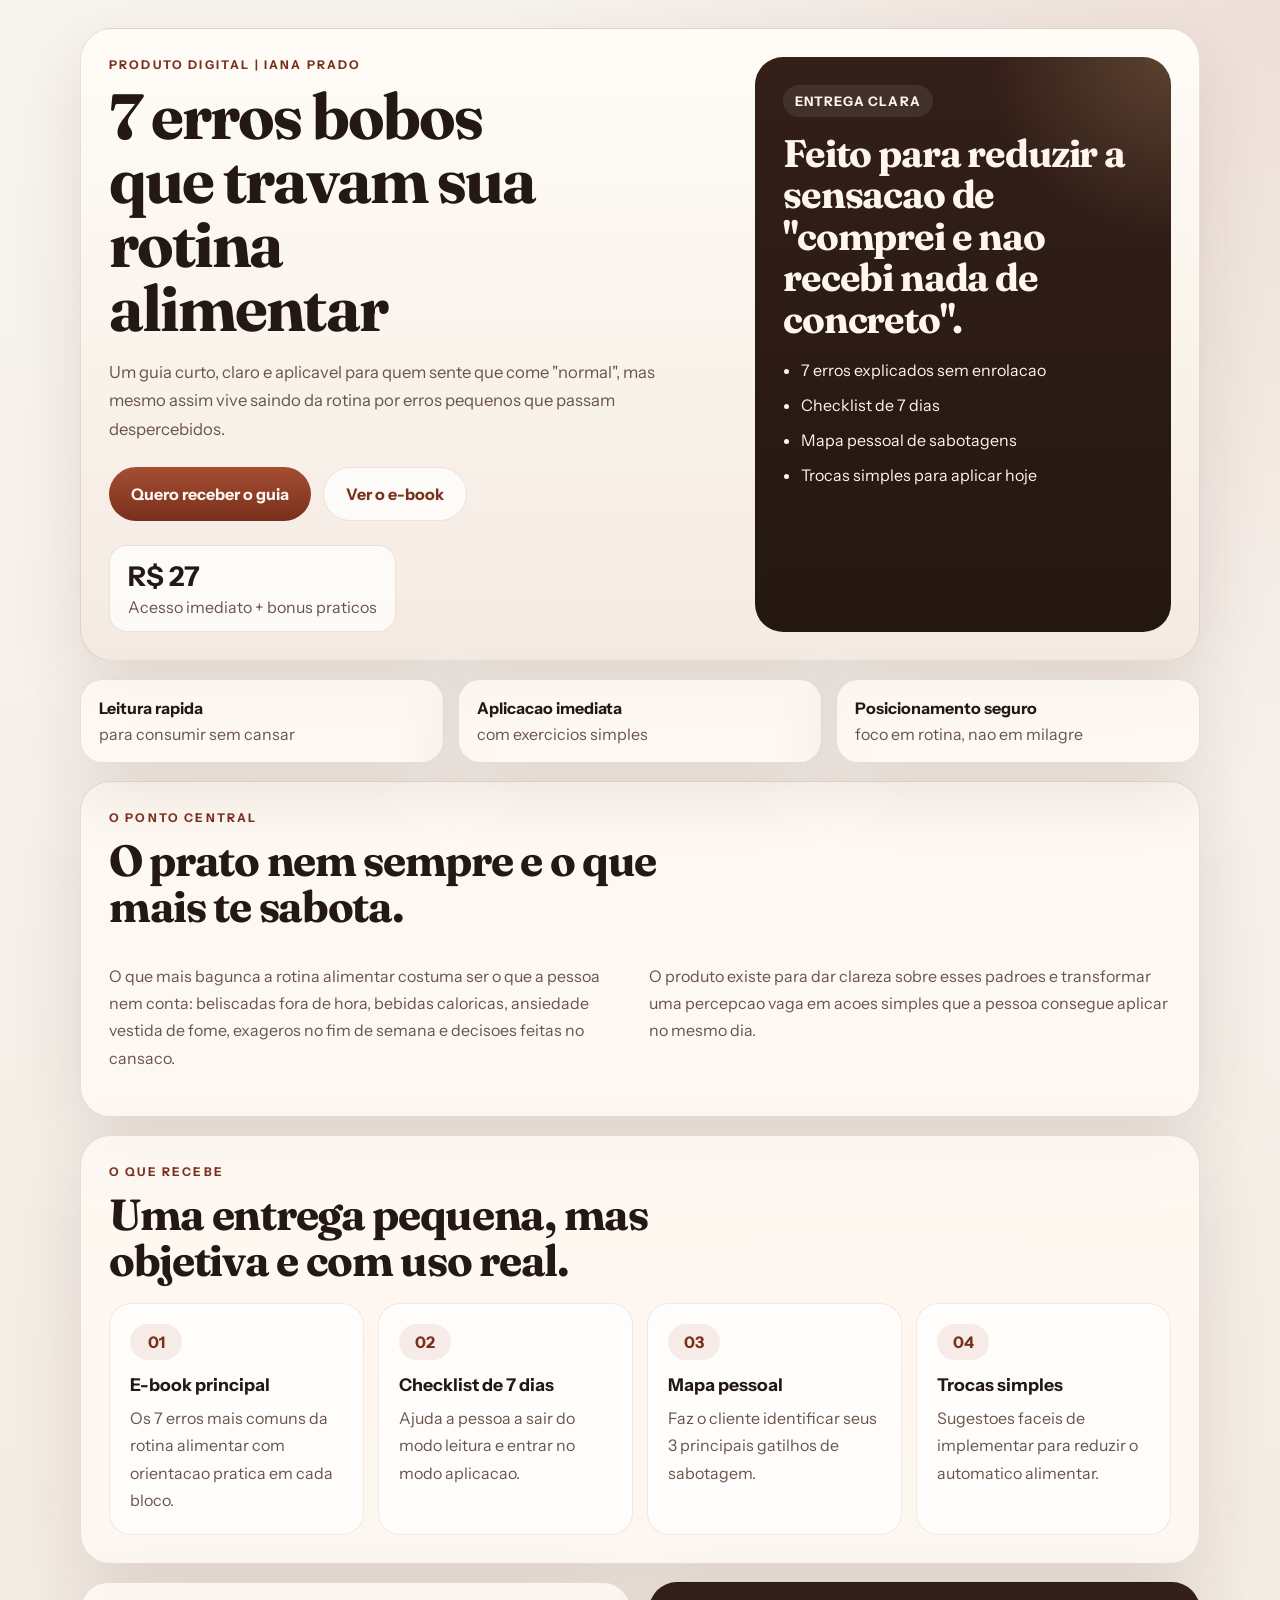
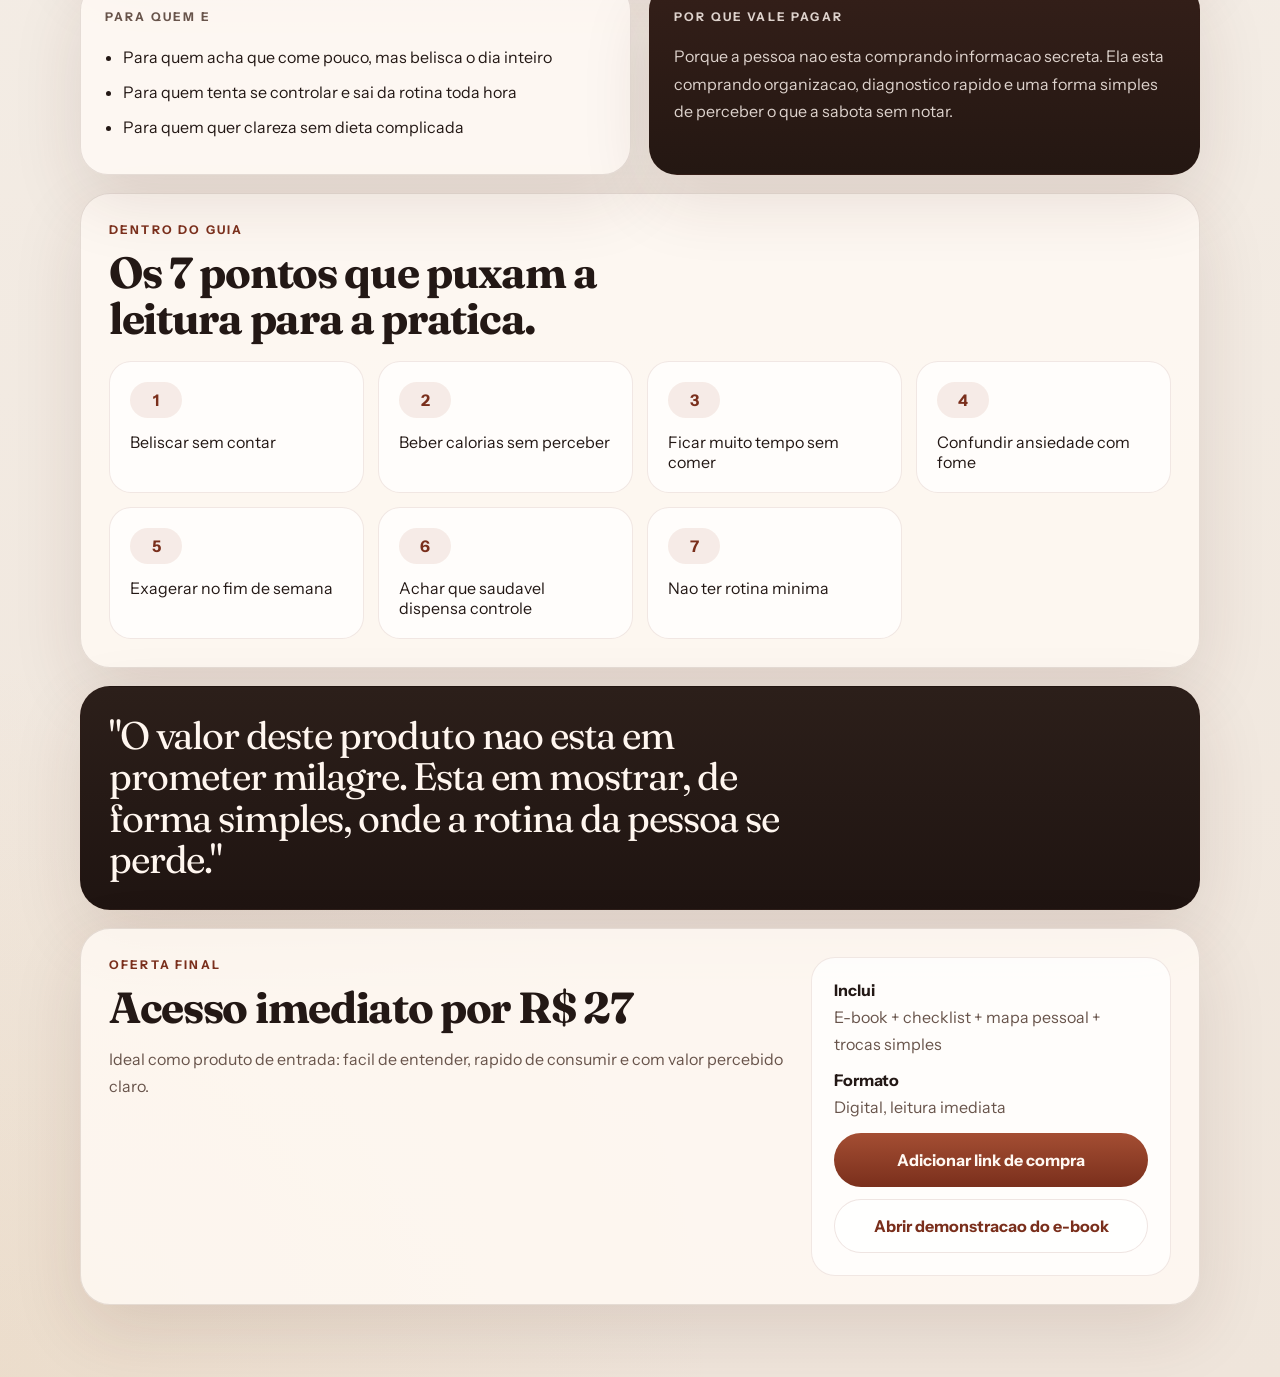
==== index.html @ d196534c "Initial landing page and ebook" ====
<!doctype html>
<html lang="pt-BR">
<head>
  <meta charset="utf-8">
  <meta name="viewport" content="width=device-width, initial-scale=1">
  <title>7 erros bobos que travam sua rotina alimentar</title>
  <meta name="description" content="Guia digital com leitura rapida, checklist de 7 dias, mapa pessoal e trocas simples para sair do automatico alimentar.">
  <link rel="preconnect" href="https://fonts.googleapis.com">
  <link rel="preconnect" href="https://fonts.gstatic.com" crossorigin>
  <link href="https://fonts.googleapis.com/css2?family=Fraunces:wght@500;600;700&family=Instrument+Sans:wght@400;500;600;700&display=swap" rel="stylesheet">
  <link rel="stylesheet" href="./landing.css">
</head>
<body>
  <main class="page">
    <section class="hero">
      <div class="hero-copy">
        <p class="eyebrow">Produto digital | Iana Prado</p>
        <h1>7 erros bobos que travam sua rotina alimentar</h1>
        <p class="lead">
          Um guia curto, claro e aplicavel para quem sente que come "normal", mas mesmo assim vive saindo da rotina por erros pequenos que passam despercebidos.
        </p>
        <div class="hero-actions">
          <a class="button primary" href="#oferta">Quero receber o guia</a>
          <a class="button ghost" href="./ebook.html">Ver o e-book</a>
        </div>
        <div class="hero-note">
          <strong>R$ 27</strong>
          <span>Acesso imediato + bonus praticos</span>
        </div>
      </div>

      <aside class="hero-card">
        <span class="card-tag">Entrega clara</span>
        <h2>Feito para reduzir a sensacao de "comprei e nao recebi nada de concreto".</h2>
        <ul>
          <li>7 erros explicados sem enrolacao</li>
          <li>Checklist de 7 dias</li>
          <li>Mapa pessoal de sabotagens</li>
          <li>Trocas simples para aplicar hoje</li>
        </ul>
      </aside>
    </section>

    <section class="stats">
      <article>
        <strong>Leitura rapida</strong>
        <span>para consumir sem cansar</span>
      </article>
      <article>
        <strong>Aplicacao imediata</strong>
        <span>com exercicios simples</span>
      </article>
      <article>
        <strong>Posicionamento seguro</strong>
        <span>foco em rotina, nao em milagre</span>
      </article>
    </section>

    <section class="problem">
      <div class="section-head">
        <p class="eyebrow">O ponto central</p>
        <h2>O prato nem sempre e o que mais te sabota.</h2>
      </div>
      <div class="problem-grid">
        <p>
          O que mais bagunca a rotina alimentar costuma ser o que a pessoa nem conta:
          beliscadas fora de hora, bebidas caloricas, ansiedade vestida de fome, exageros no fim de semana e decisoes feitas no cansaco.
        </p>
        <p>
          O produto existe para dar clareza sobre esses padroes e transformar uma percepcao vaga em acoes simples que a pessoa consegue aplicar no mesmo dia.
        </p>
      </div>
    </section>

    <section class="deliverables">
      <div class="section-head">
        <p class="eyebrow">O que recebe</p>
        <h2>Uma entrega pequena, mas objetiva e com uso real.</h2>
      </div>
      <div class="deliverables-grid">
        <article class="feature">
          <span>01</span>
          <h3>E-book principal</h3>
          <p>Os 7 erros mais comuns da rotina alimentar com orientacao pratica em cada bloco.</p>
        </article>
        <article class="feature">
          <span>02</span>
          <h3>Checklist de 7 dias</h3>
          <p>Ajuda a pessoa a sair do modo leitura e entrar no modo aplicacao.</p>
        </article>
        <article class="feature">
          <span>03</span>
          <h3>Mapa pessoal</h3>
          <p>Faz o cliente identificar seus 3 principais gatilhos de sabotagem.</p>
        </article>
        <article class="feature">
          <span>04</span>
          <h3>Trocas simples</h3>
          <p>Sugestoes faceis de implementar para reduzir o automatico alimentar.</p>
        </article>
      </div>
    </section>

    <section class="audience">
      <article class="panel soft">
        <p class="eyebrow">Para quem e</p>
        <ul class="list">
          <li>Para quem acha que come pouco, mas belisca o dia inteiro</li>
          <li>Para quem tenta se controlar e sai da rotina toda hora</li>
          <li>Para quem quer clareza sem dieta complicada</li>
        </ul>
      </article>
      <article class="panel contrast">
        <p class="eyebrow">Por que vale pagar</p>
        <p>
          Porque a pessoa nao esta comprando informacao secreta. Ela esta comprando organizacao,
          diagnostico rapido e uma forma simples de perceber o que a sabota sem notar.
        </p>
      </article>
    </section>

    <section class="chapters">
      <div class="section-head">
        <p class="eyebrow">Dentro do guia</p>
        <h2>Os 7 pontos que puxam a leitura para a pratica.</h2>
      </div>
      <div class="chapters-grid">
        <article class="chapter"><strong>1</strong><p>Beliscar sem contar</p></article>
        <article class="chapter"><strong>2</strong><p>Beber calorias sem perceber</p></article>
        <article class="chapter"><strong>3</strong><p>Ficar muito tempo sem comer</p></article>
        <article class="chapter"><strong>4</strong><p>Confundir ansiedade com fome</p></article>
        <article class="chapter"><strong>5</strong><p>Exagerar no fim de semana</p></article>
        <article class="chapter"><strong>6</strong><p>Achar que saudavel dispensa controle</p></article>
        <article class="chapter"><strong>7</strong><p>Nao ter rotina minima</p></article>
      </div>
    </section>

    <section class="quote">
      <blockquote>
        "O valor deste produto nao esta em prometer milagre. Esta em mostrar, de forma simples, onde a rotina da pessoa se perde."
      </blockquote>
    </section>

    <section id="oferta" class="offer">
      <div>
        <p class="eyebrow">Oferta final</p>
        <h2>Acesso imediato por R$ 27</h2>
        <p class="offer-copy">
          Ideal como produto de entrada: facil de entender, rapido de consumir e com valor percebido claro.
        </p>
      </div>
      <div class="offer-box">
        <div class="offer-line">
          <strong>Inclui</strong>
          <span>E-book + checklist + mapa pessoal + trocas simples</span>
        </div>
        <div class="offer-line">
          <strong>Formato</strong>
          <span>Digital, leitura imediata</span>
        </div>
        <a class="button primary full" href="https://wa.me/" target="_blank" rel="noreferrer">Adicionar link de compra</a>
        <a class="button ghost full" href="./ebook.html">Abrir demonstracao do e-book</a>
      </div>
    </section>
  </main>
</body>
</html>
---- landing.css ----
:root {
  --bg: #f5efe8;
  --panel: #fff9f3;
  --panel-soft: #f1e3d6;
  --panel-dark: #2c1f1a;
  --ink: #231815;
  --muted: #68544b;
  --line: rgba(56, 30, 22, 0.12);
  --accent: #a44e33;
  --accent-dark: #7a2f1c;
  --highlight: #d8b17a;
  --shadow: 0 24px 70px rgba(72, 37, 24, 0.12);
}

* {
  box-sizing: border-box;
}

body {
  margin: 0;
  color: var(--ink);
  background:
    radial-gradient(circle at top right, rgba(164, 78, 51, 0.12), transparent 24%),
    radial-gradient(circle at bottom left, rgba(216, 177, 122, 0.16), transparent 22%),
    linear-gradient(180deg, #f8f4ef 0%, #efe5db 100%);
  font-family: "Instrument Sans", "Segoe UI", sans-serif;
}

.page {
  width: min(1120px, calc(100% - 32px));
  margin: 0 auto;
  padding: 28px 0 72px;
}

.hero,
.problem,
.deliverables,
.chapters,
.quote,
.offer,
.panel,
.stats article {
  border: 1px solid var(--line);
  box-shadow: var(--shadow);
}

.hero {
  display: grid;
  grid-template-columns: 1.2fr 0.8fr;
  gap: 22px;
  padding: 28px;
  border-radius: 32px;
  background: linear-gradient(180deg, rgba(255, 252, 247, 0.96), rgba(244, 234, 225, 0.98));
}

.eyebrow {
  margin: 0 0 12px;
  color: var(--accent-dark);
  font-size: 12px;
  font-weight: 700;
  letter-spacing: 0.18em;
  text-transform: uppercase;
}

h1,
h2,
.hero-card h2,
blockquote {
  margin: 0;
  font-family: "Fraunces", Georgia, serif;
  letter-spacing: -0.03em;
}

h1 {
  font-size: clamp(2.6rem, 5vw, 4.4rem);
  line-height: 1;
  max-width: 10ch;
}

.lead,
.problem-grid p,
.feature p,
.panel p,
.offer-copy,
.offer-line span {
  color: var(--muted);
  line-height: 1.7;
}

.lead {
  margin: 18px 0 0;
  max-width: 54ch;
  font-size: 1.04rem;
}

.hero-actions,
.offer-box {
  display: flex;
  flex-wrap: wrap;
  gap: 12px;
  margin-top: 24px;
}

.button {
  display: inline-flex;
  align-items: center;
  justify-content: center;
  min-height: 54px;
  padding: 14px 22px;
  border-radius: 999px;
  text-decoration: none;
  font-weight: 700;
  transition: transform 0.18s ease, filter 0.18s ease;
}

.button:hover {
  transform: translateY(-1px);
  filter: brightness(1.02);
}

.button.primary {
  color: #fff8f2;
  background: linear-gradient(180deg, var(--accent), var(--accent-dark));
}

.button.ghost {
  color: var(--accent-dark);
  background: rgba(255, 255, 255, 0.72);
  border: 1px solid rgba(122, 47, 28, 0.12);
}

.button.full {
  width: 100%;
}

.hero-note {
  display: inline-flex;
  flex-direction: column;
  gap: 4px;
  margin-top: 24px;
  padding: 14px 18px;
  border-radius: 18px;
  background: rgba(255, 255, 255, 0.74);
  border: 1px solid rgba(122, 47, 28, 0.12);
}

.hero-note strong {
  font-size: 1.7rem;
}

.hero-note span {
  color: var(--muted);
}

.hero-card {
  padding: 28px;
  border-radius: 28px;
  color: #fff6ef;
  background:
    radial-gradient(circle at top right, rgba(216, 177, 122, 0.24), transparent 26%),
    linear-gradient(180deg, #341f19, #241712);
}

.card-tag {
  display: inline-flex;
  padding: 8px 12px;
  margin-bottom: 16px;
  border-radius: 999px;
  background: rgba(255, 255, 255, 0.08);
  font-size: 0.82rem;
  font-weight: 700;
  letter-spacing: 0.08em;
  text-transform: uppercase;
}

.hero-card h2 {
  font-size: clamp(1.8rem, 3vw, 2.5rem);
  line-height: 1.08;
}

.hero-card ul,
.list {
  margin: 18px 0 0;
  padding-left: 18px;
}

.hero-card li,
.list li {
  margin-bottom: 10px;
  line-height: 1.55;
}

.stats {
  display: grid;
  grid-template-columns: repeat(3, 1fr);
  gap: 14px;
  margin-top: 18px;
}

.stats article {
  padding: 18px;
  border-radius: 22px;
  background: rgba(255, 250, 245, 0.8);
}

.stats strong {
  display: block;
  font-size: 1rem;
}

.stats span {
  display: block;
  margin-top: 6px;
  color: var(--muted);
}

.problem,
.deliverables,
.chapters,
.quote,
.offer {
  margin-top: 18px;
  padding: 28px;
  border-radius: 30px;
  background: rgba(255, 250, 244, 0.84);
}

.section-head {
  max-width: 52ch;
}

.section-head h2,
.offer h2 {
  font-size: clamp(1.9rem, 3.4vw, 2.8rem);
  line-height: 1.06;
}

.problem-grid,
.audience {
  display: grid;
  grid-template-columns: repeat(2, 1fr);
  gap: 18px;
  margin-top: 18px;
}

.deliverables-grid,
.chapters-grid {
  display: grid;
  grid-template-columns: repeat(4, 1fr);
  gap: 14px;
  margin-top: 20px;
}

.feature,
.chapter {
  padding: 20px;
  border-radius: 22px;
  background: rgba(255, 255, 255, 0.72);
  border: 1px solid rgba(122, 47, 28, 0.1);
}

.feature span,
.chapter strong {
  display: inline-flex;
  align-items: center;
  justify-content: center;
  min-width: 52px;
  min-height: 36px;
  margin-bottom: 14px;
  padding: 6px 12px;
  border-radius: 999px;
  background: rgba(164, 78, 51, 0.1);
  color: var(--accent-dark);
  font-weight: 700;
}

.feature h3 {
  margin: 0 0 10px;
  font-size: 1.1rem;
  line-height: 1.2;
}

.feature p,
.chapter p {
  margin: 0;
}

.panel {
  padding: 24px;
  border-radius: 28px;
}

.panel.soft {
  background: rgba(255, 250, 245, 0.84);
}

.panel.contrast {
  color: #fff6ef;
  background: linear-gradient(180deg, #341f19, #241712);
}

.panel.contrast p {
  color: rgba(255, 246, 239, 0.84);
}

.quote {
  background: linear-gradient(180deg, #2c1f1a, #1f1411);
}

blockquote {
  max-width: 28ch;
  color: #fff6ef;
  font-size: clamp(1.9rem, 3vw, 2.8rem);
  line-height: 1.08;
}

.offer {
  display: grid;
  grid-template-columns: 1fr 360px;
  gap: 24px;
  align-items: start;
}

.offer-box {
  margin-top: 0;
  display: grid;
  gap: 12px;
  padding: 22px;
  border-radius: 24px;
  background: rgba(255, 255, 255, 0.72);
  border: 1px solid rgba(122, 47, 28, 0.1);
}

.offer-line strong {
  display: block;
  margin-bottom: 4px;
}

@media (max-width: 980px) {
  .hero,
  .offer,
  .problem-grid,
  .audience {
    grid-template-columns: 1fr;
  }

  .deliverables-grid,
  .chapters-grid {
    grid-template-columns: repeat(2, 1fr);
  }

  .stats {
    grid-template-columns: 1fr;
  }
}

@media (max-width: 640px) {
  .page {
    width: min(100% - 18px, 1120px);
    padding: 18px 0 56px;
  }

  .hero,
  .problem,
  .deliverables,
  .chapters,
  .quote,
  .offer,
  .panel {
    padding: 22px;
    border-radius: 24px;
  }

  .deliverables-grid,
  .chapters-grid {
    grid-template-columns: 1fr;
  }

  h1,
  .hero-card h2,
  .section-head h2,
  .offer h2,
  blockquote {
    max-width: none;
  }

  .hero-actions {
    flex-direction: column;
  }

  .button {
    width: 100%;
  }
}
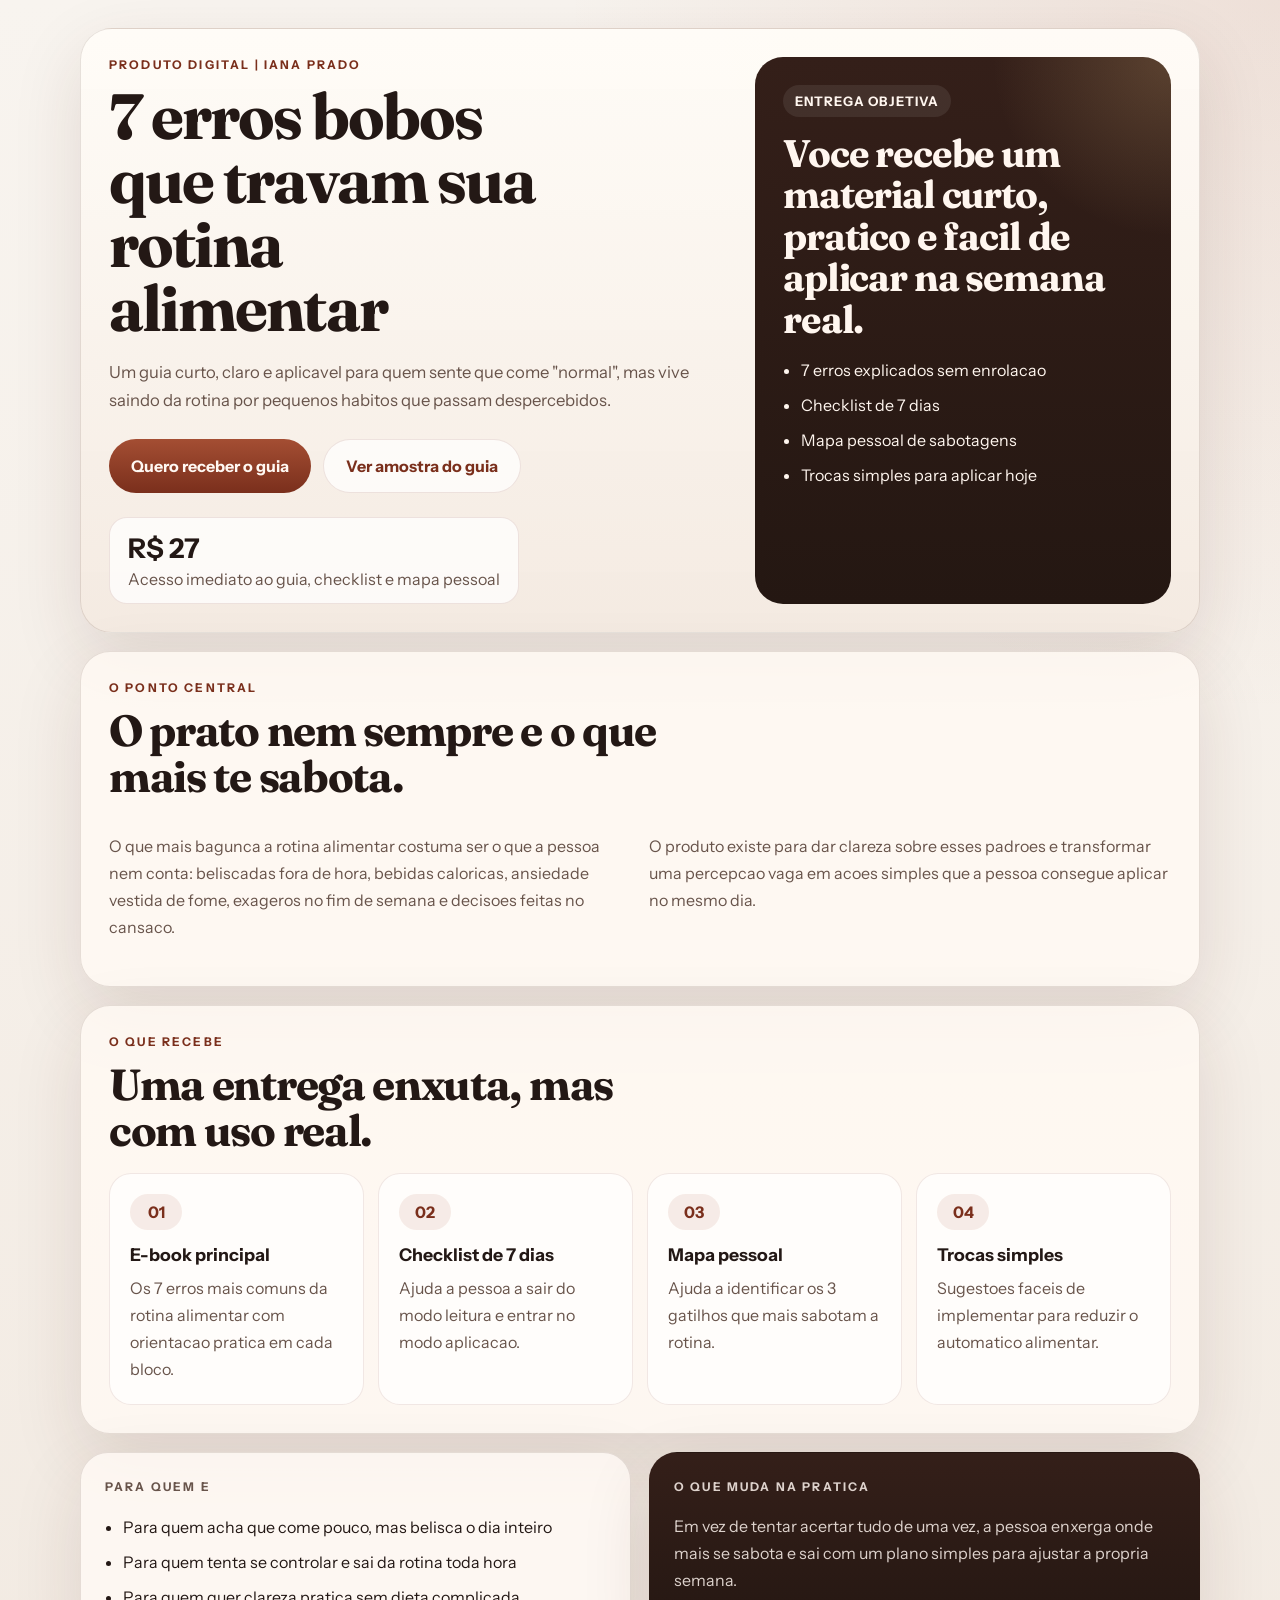
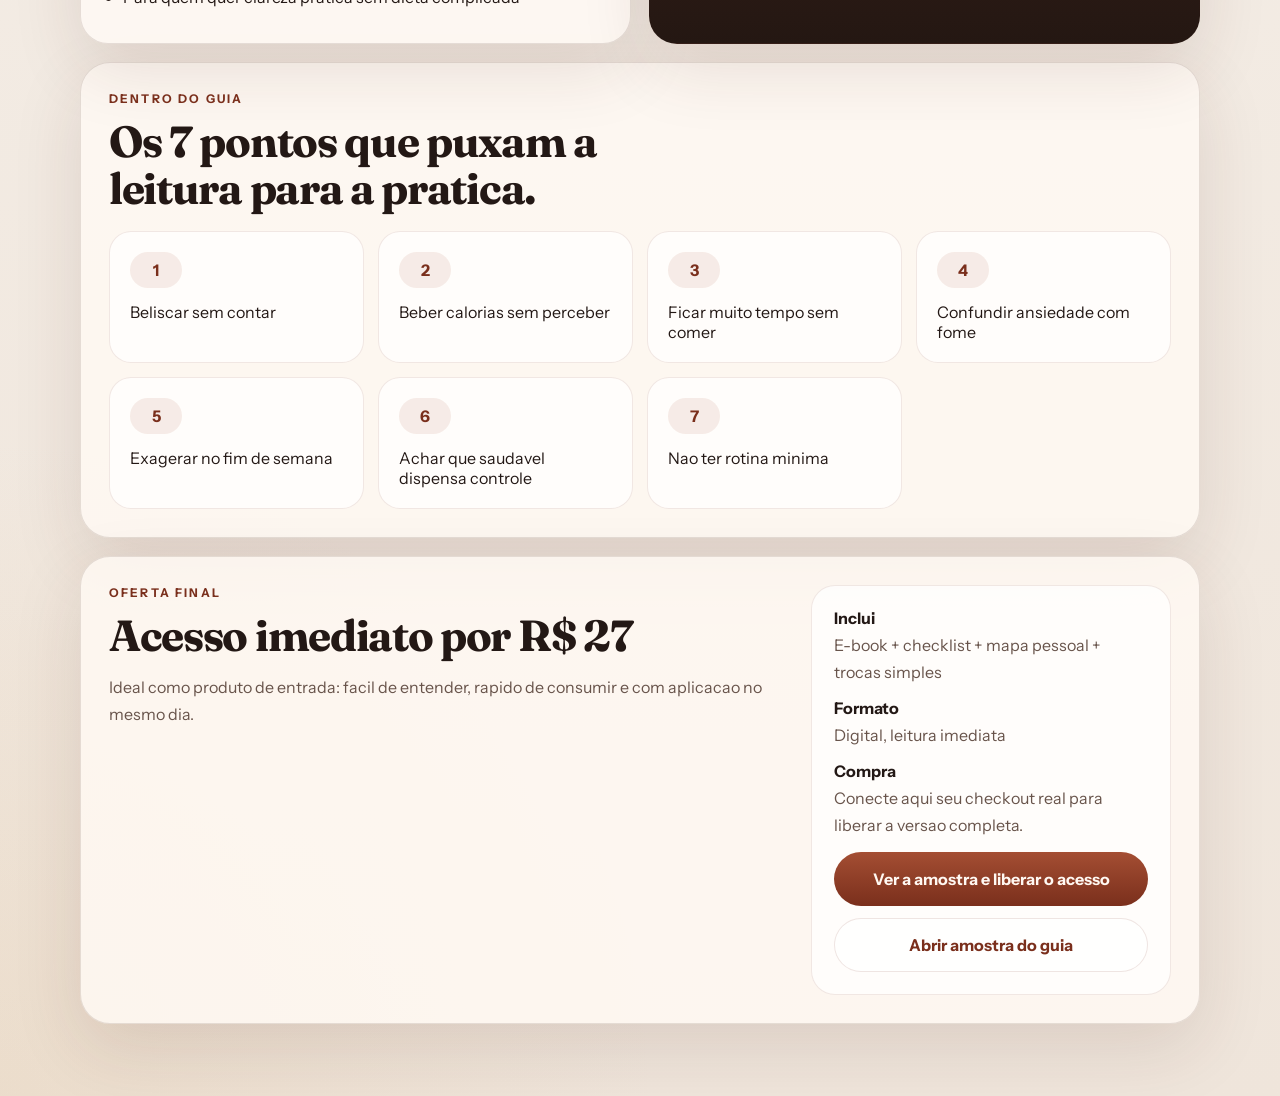
==== commit fcf56a78: "Deploy index.html" ====
--- a/index.html
+++ b/index.html
@@ -17,21 +17,21 @@
         <p class="eyebrow">Produto digital | Iana Prado</p>
         <h1>7 erros bobos que travam sua rotina alimentar</h1>
         <p class="lead">
-          Um guia curto, claro e aplicavel para quem sente que come "normal", mas mesmo assim vive saindo da rotina por erros pequenos que passam despercebidos.
+          Um guia curto, claro e aplicavel para quem sente que come "normal", mas vive saindo da rotina por pequenos habitos que passam despercebidos.
         </p>
         <div class="hero-actions">
           <a class="button primary" href="#oferta">Quero receber o guia</a>
-          <a class="button ghost" href="./ebook.html">Ver o e-book</a>
+          <a class="button ghost" href="./ebook.html">Ver amostra do guia</a>
         </div>
         <div class="hero-note">
           <strong>R$ 27</strong>
-          <span>Acesso imediato + bonus praticos</span>
+          <span>Acesso imediato ao guia, checklist e mapa pessoal</span>
         </div>
       </div>
 
       <aside class="hero-card">
-        <span class="card-tag">Entrega clara</span>
-        <h2>Feito para reduzir a sensacao de "comprei e nao recebi nada de concreto".</h2>
+        <span class="card-tag">Entrega objetiva</span>
+        <h2>Voce recebe um material curto, pratico e facil de aplicar na semana real.</h2>
         <ul>
           <li>7 erros explicados sem enrolacao</li>
           <li>Checklist de 7 dias</li>
@@ -39,21 +39,6 @@
           <li>Trocas simples para aplicar hoje</li>
         </ul>
       </aside>
-    </section>
-
-    <section class="stats">
-      <article>
-        <strong>Leitura rapida</strong>
-        <span>para consumir sem cansar</span>
-      </article>
-      <article>
-        <strong>Aplicacao imediata</strong>
-        <span>com exercicios simples</span>
-      </article>
-      <article>
-        <strong>Posicionamento seguro</strong>
-        <span>foco em rotina, nao em milagre</span>
-      </article>
     </section>
 
     <section class="problem">
@@ -75,7 +60,7 @@
     <section class="deliverables">
       <div class="section-head">
         <p class="eyebrow">O que recebe</p>
-        <h2>Uma entrega pequena, mas objetiva e com uso real.</h2>
+        <h2>Uma entrega enxuta, mas com uso real.</h2>
       </div>
       <div class="deliverables-grid">
         <article class="feature">
@@ -91,7 +76,7 @@
         <article class="feature">
           <span>03</span>
           <h3>Mapa pessoal</h3>
-          <p>Faz o cliente identificar seus 3 principais gatilhos de sabotagem.</p>
+          <p>Ajuda a identificar os 3 gatilhos que mais sabotam a rotina.</p>
         </article>
         <article class="feature">
           <span>04</span>
@@ -107,14 +92,14 @@
         <ul class="list">
           <li>Para quem acha que come pouco, mas belisca o dia inteiro</li>
           <li>Para quem tenta se controlar e sai da rotina toda hora</li>
-          <li>Para quem quer clareza sem dieta complicada</li>
+          <li>Para quem quer clareza pratica sem dieta complicada</li>
         </ul>
       </article>
       <article class="panel contrast">
-        <p class="eyebrow">Por que vale pagar</p>
+        <p class="eyebrow">O que muda na pratica</p>
         <p>
-          Porque a pessoa nao esta comprando informacao secreta. Ela esta comprando organizacao,
-          diagnostico rapido e uma forma simples de perceber o que a sabota sem notar.
+          Em vez de tentar acertar tudo de uma vez, a pessoa enxerga onde mais se sabota
+          e sai com um plano simples para ajustar a propria semana.
         </p>
       </article>
     </section>
@@ -135,18 +120,12 @@
       </div>
     </section>
 
-    <section class="quote">
-      <blockquote>
-        "O valor deste produto nao esta em prometer milagre. Esta em mostrar, de forma simples, onde a rotina da pessoa se perde."
-      </blockquote>
-    </section>
-
     <section id="oferta" class="offer">
       <div>
         <p class="eyebrow">Oferta final</p>
         <h2>Acesso imediato por R$ 27</h2>
         <p class="offer-copy">
-          Ideal como produto de entrada: facil de entender, rapido de consumir e com valor percebido claro.
+          Ideal como produto de entrada: facil de entender, rapido de consumir e com aplicacao no mesmo dia.
         </p>
       </div>
       <div class="offer-box">
@@ -158,8 +137,12 @@
           <strong>Formato</strong>
           <span>Digital, leitura imediata</span>
         </div>
-        <a class="button primary full" href="https://wa.me/" target="_blank" rel="noreferrer">Adicionar link de compra</a>
-        <a class="button ghost full" href="./ebook.html">Abrir demonstracao do e-book</a>
+        <div class="offer-line offer-alert">
+          <strong>Compra</strong>
+          <span>Conecte aqui seu checkout real para liberar a versao completa.</span>
+        </div>
+        <a class="button primary full" href="./ebook.html#comprar">Ver a amostra e liberar o acesso</a>
+        <a class="button ghost full" href="./ebook.html">Abrir amostra do guia</a>
       </div>
     </section>
   </main>
